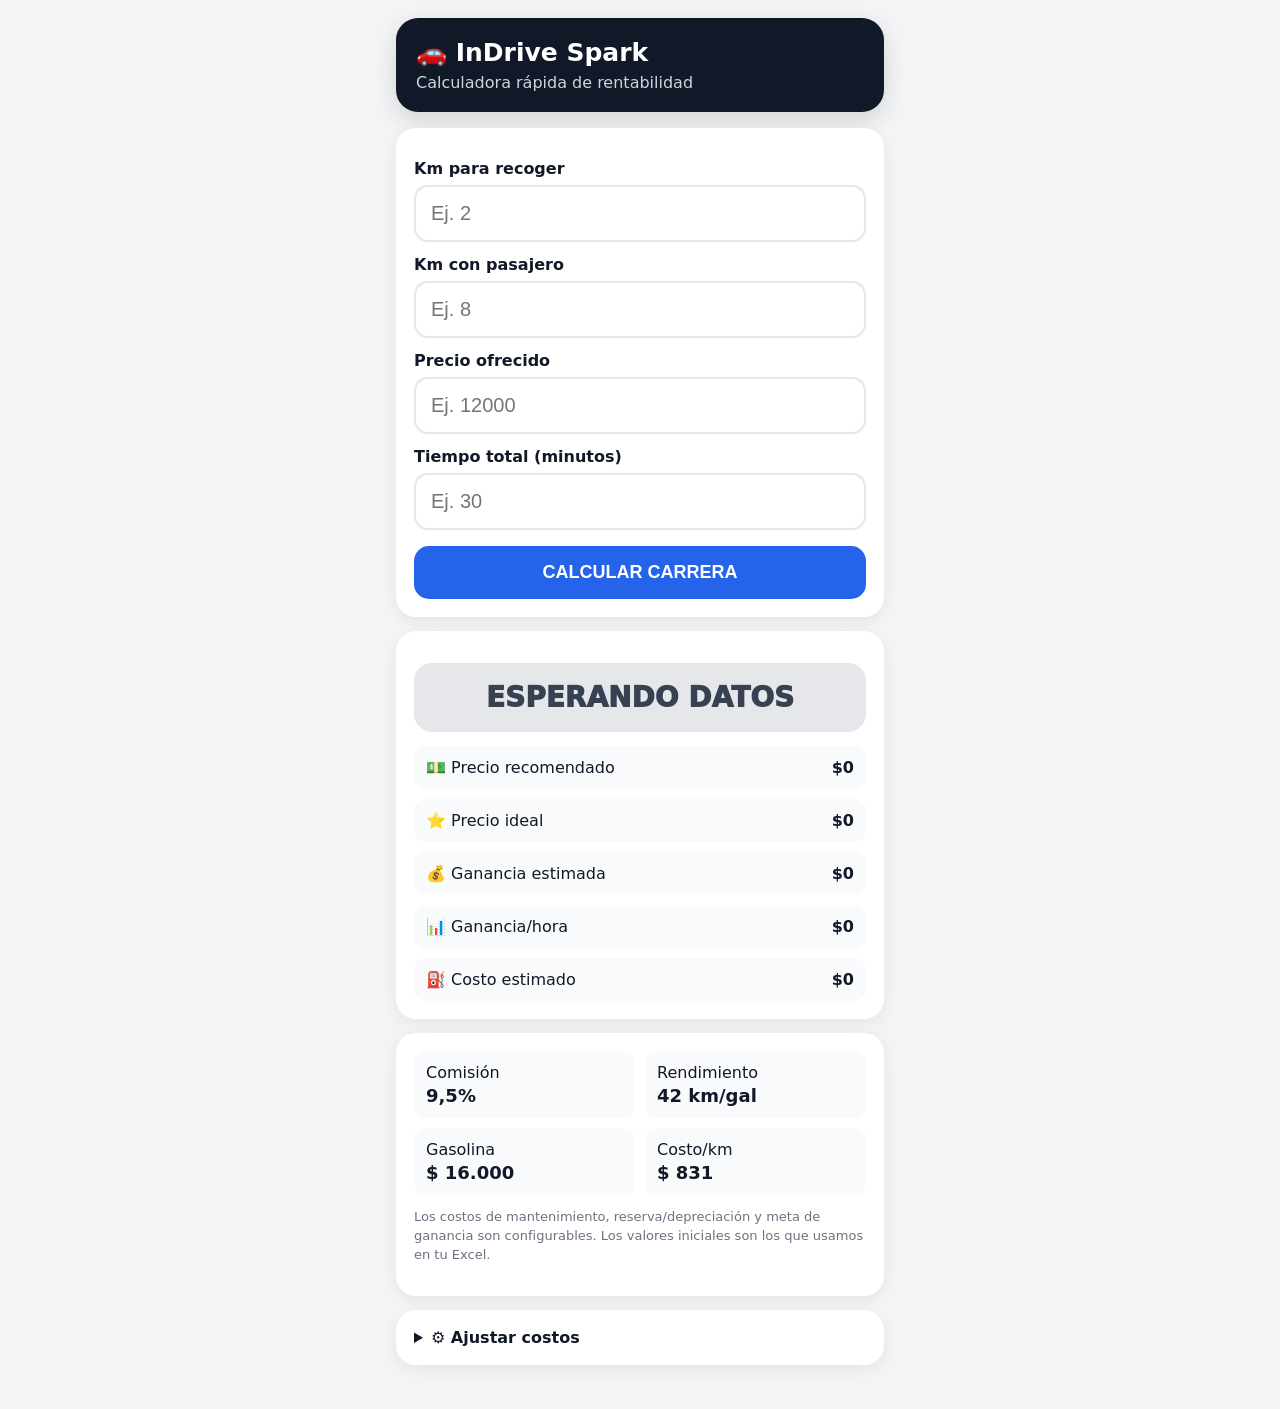
==== index.html @ 89643ac0 "Add files via upload" ====
<!DOCTYPE html>
<html lang="es">
<head>
<meta charset="UTF-8">
<meta name="viewport" content="width=device-width, initial-scale=1.0, viewport-fit=cover">
<meta name="theme-color" content="#111827">
<link rel="manifest" href="manifest.json">
<title>InDrive Spark</title>
<style>
:root{font-family:system-ui,-apple-system,Segoe UI,Roboto,sans-serif;color:#111827;background:#f3f4f6}
*{box-sizing:border-box}body{margin:0;min-height:100vh}
.app{max-width:520px;margin:auto;padding:18px 16px 30px}
header{background:#111827;color:#fff;border-radius:22px;padding:20px;margin-bottom:16px;box-shadow:0 8px 25px #0002}
h1{margin:0;font-size:25px}header p{margin:6px 0 0;color:#d1d5db}
.card{background:#fff;border-radius:20px;padding:18px;margin-bottom:14px;box-shadow:0 4px 16px #00000012}
label{display:block;font-weight:700;margin:13px 0 7px}
input{width:100%;font-size:20px;padding:15px;border:2px solid #e5e7eb;border-radius:14px;outline:none}
input:focus{border-color:#2563eb}
button{width:100%;border:0;border-radius:15px;padding:16px;font-size:18px;font-weight:800;background:#2563eb;color:#fff;margin-top:16px}
button.secondary{background:#e5e7eb;color:#111827}
.result{display:grid;gap:10px;margin-top:14px}
.row{display:flex;justify-content:space-between;gap:10px;padding:12px;border-radius:12px;background:#f9fafb}
.value{font-weight:900}
.decision{text-align:center;font-size:28px;font-weight:950;padding:18px;border-radius:18px;margin-top:14px}
.excelente{background:#bbf7d0;color:#166534}.buena{background:#dcfce7;color:#166534}.mala{background:#fecaca;color:#991b1b}.espera{background:#e5e7eb;color:#374151}
.small{font-size:13px;color:#6b7280;line-height:1.45}
details summary{font-weight:800;cursor:pointer}
.grid{display:grid;grid-template-columns:1fr 1fr;gap:10px}
.stat{background:#f9fafb;padding:12px;border-radius:12px}
.stat b{display:block;font-size:18px;margin-top:3px}
</style>
</head>
<body>
<div class="app">
<header>
<h1>🚗 InDrive Spark</h1>
<p>Calculadora rápida de rentabilidad</p>
</header>

<section class="card">
<label for="pickup">Km para recoger</label>
<input id="pickup" type="number" min="0" step="0.1" inputmode="decimal" placeholder="Ej. 2">

<label for="passenger">Km con pasajero</label>
<input id="passenger" type="number" min="0" step="0.1" inputmode="decimal" placeholder="Ej. 8">

<label for="offer">Precio ofrecido</label>
<input id="offer" type="number" min="0" step="100" inputmode="numeric" placeholder="Ej. 12000">

<label for="time">Tiempo total (minutos)</label>
<input id="time" type="number" min="1" step="1" inputmode="numeric" placeholder="Ej. 30">

<button onclick="calculate()">CALCULAR CARRERA</button>
</section>

<section class="card">
<div class="decision espera" id="decision">ESPERANDO DATOS</div>
<div class="result">
<div class="row"><span>💵 Precio recomendado</span><span class="value" id="recommended">$0</span></div>
<div class="row"><span>⭐ Precio ideal</span><span class="value" id="ideal">$0</span></div>
<div class="row"><span>💰 Ganancia estimada</span><span class="value" id="profit">$0</span></div>
<div class="row"><span>📊 Ganancia/hora</span><span class="value" id="hourly">$0</span></div>
<div class="row"><span>⛽ Costo estimado</span><span class="value" id="cost">$0</span></div>
</div>
</section>

<section class="card">
<div class="grid">
<div class="stat">Comisión<b>9,5%</b></div>
<div class="stat">Rendimiento<b>42 km/gal</b></div>
<div class="stat">Gasolina<b id="gas">$16.000</b></div>
<div class="stat">Costo/km<b id="costkm">$831</b></div>
</div>
<p class="small">Los costos de mantenimiento, reserva/depreciación y meta de ganancia son configurables. Los valores iniciales son los que usamos en tu Excel.</p>
</section>

<section class="card">
<details>
<summary>⚙️ Ajustar costos</summary>
<label>Gasolina por galón</label>
<input id="gasPrice" type="number" value="16000" inputmode="numeric">
<label>Km por galón</label>
<input id="kmGal" type="number" value="42" step="0.1" inputmode="decimal">
<label>Mantenimiento por km</label>
<input id="maintenance" type="number" value="300" inputmode="numeric">
<label>Reserva/depreciación por km</label>
<input id="depreciation" type="number" value="150" inputmode="numeric">
<label>Meta mínima neta por hora</label>
<input id="targetHour" type="number" value="15000" inputmode="numeric">
<button class="secondary" onclick="saveSettings()">GUARDAR CONFIGURACIÓN</button>
<p class="small">Los cambios quedan guardados en este celular.</p>
</details>
</section>
</div>

<script>
const COMMISSION=0.095;
function money(n){return new Intl.NumberFormat('es-CO',{style:'currency',currency:'COP',maximumFractionDigits:0}).format(Math.max(0,n))}
function val(id){return parseFloat(document.getElementById(id).value)||0}
function settings(){
 return {gas:val('gasPrice'),kmGal:val('kmGal'),mnt:val('maintenance'),dep:val('depreciation'),target:val('targetHour')}
}
function costKm(){
 const s=settings();
 return s.gas/s.kmGal+s.mnt+s.dep;
}
function updateStats(){
 document.getElementById('gas').textContent=money(val('gasPrice'));
 document.getElementById('costkm').textContent=money(costKm());
}
function calculate(){
 const pickup=val('pickup'), passenger=val('passenger'), offer=val('offer'), mins=val('time');
 const s=settings(), totalKm=pickup+passenger;
 if(!pickup && !passenger && !offer){return}
 const vehicleCost=totalKm*costKm();
 const timeCost=s.target*(totalKm/30);
 const recommended=Math.ceil(((vehicleCost+timeCost)/(1-COMMISSION)*1.15)/1000)*1000;
 const ideal=Math.ceil((recommended*1.20)/1000)*1000;
 const net=offer*(1-COMMISSION)-vehicleCost;
 const hourly=mins>0?net/(mins/60):0;
 let d='MALA', cls='mala';
 if(offer>=ideal){d='EXCELENTE';cls='excelente'}
 else if(offer>=recommended){d='BUENA';cls='buena'}
 document.getElementById('recommended').textContent=money(recommended);
 document.getElementById('ideal').textContent=money(ideal);
 document.getElementById('profit').textContent=money(net);
 document.getElementById('hourly').textContent=money(hourly);
 document.getElementById('cost').textContent=money(vehicleCost);
 const box=document.getElementById('decision'); box.textContent=d; box.className='decision '+cls;
 updateStats();
}
function saveSettings(){
 const s=settings(); localStorage.setItem('indriveSparkSettings',JSON.stringify(s)); updateStats(); calculate();
}
function loadSettings(){
 const s=JSON.parse(localStorage.getItem('indriveSparkSettings')||'null');
 if(!s)return;
 document.getElementById('gasPrice').value=s.gas;
 document.getElementById('kmGal').value=s.kmGal;
 document.getElementById('maintenance').value=s.mnt;
 document.getElementById('depreciation').value=s.dep;
 document.getElementById('targetHour').value=s.target;
}
loadSettings(); updateStats();
if('serviceWorker' in navigator){navigator.serviceWorker.register('sw.js').catch(()=>{});}
</script>
</body>
</html>
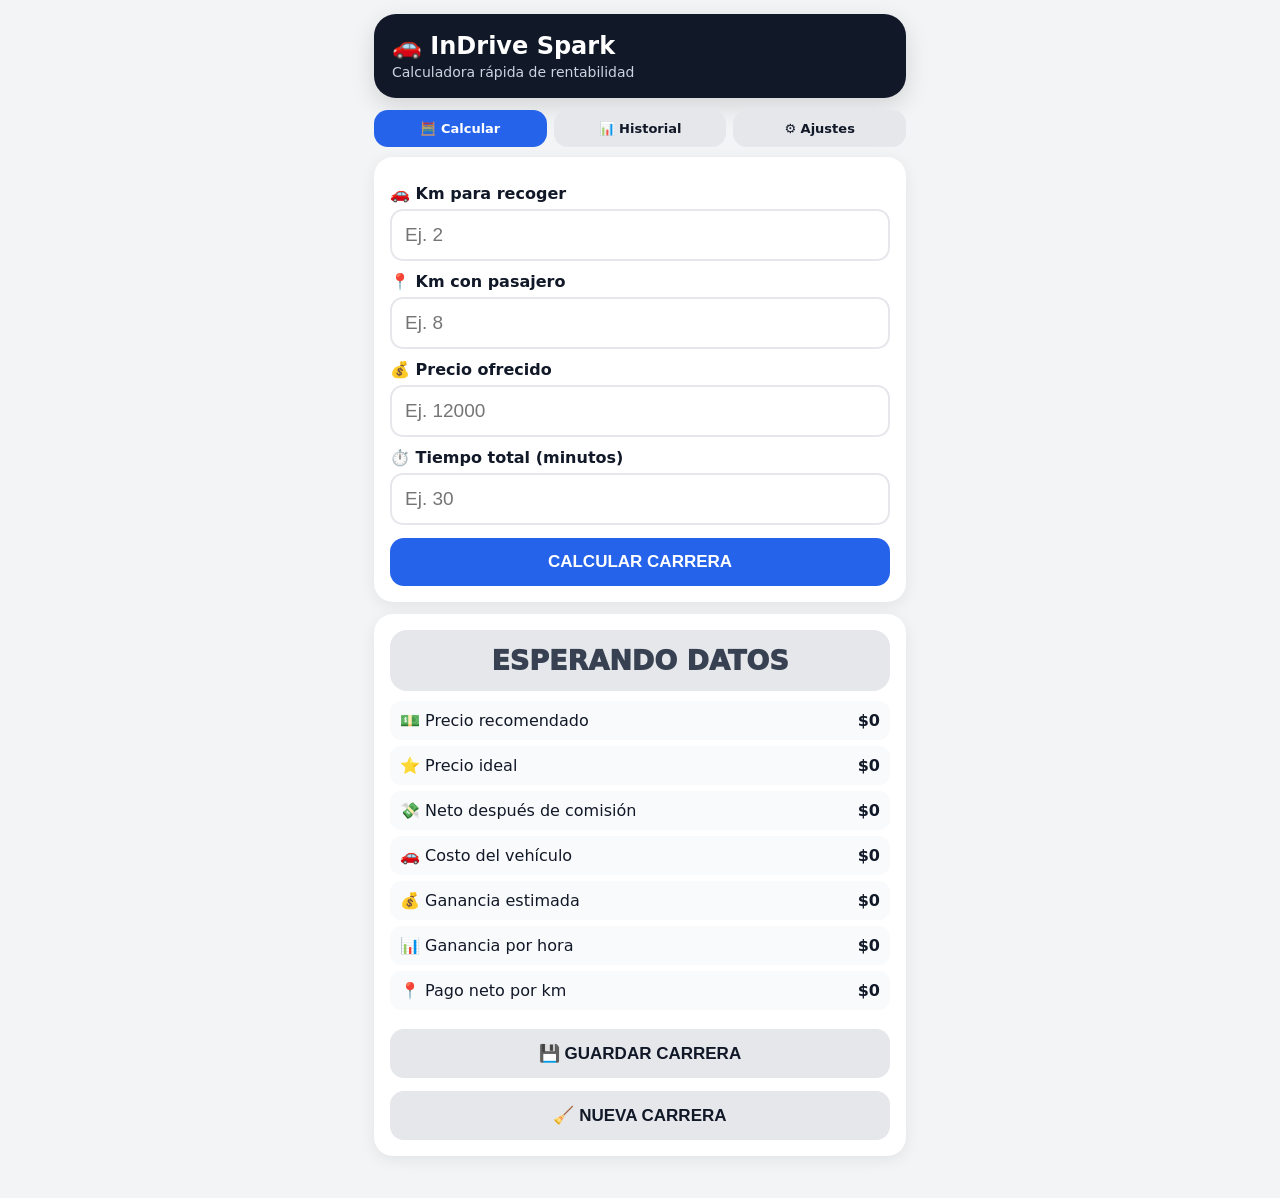
==== commit ae5ccd93: "Actualizar InDrive Spark a V3 Actualizar InDrive Spark a V3" ====
--- a/index.html
+++ b/index.html
@@ -1,148 +1,36 @@
-<!DOCTYPE html>
-<html lang="es">
-<head>
-<meta charset="UTF-8">
-<meta name="viewport" content="width=device-width, initial-scale=1.0, viewport-fit=cover">
-<meta name="theme-color" content="#111827">
-<link rel="manifest" href="manifest.json">
-<title>InDrive Spark</title>
-<style>
-:root{font-family:system-ui,-apple-system,Segoe UI,Roboto,sans-serif;color:#111827;background:#f3f4f6}
-*{box-sizing:border-box}body{margin:0;min-height:100vh}
-.app{max-width:520px;margin:auto;padding:18px 16px 30px}
-header{background:#111827;color:#fff;border-radius:22px;padding:20px;margin-bottom:16px;box-shadow:0 8px 25px #0002}
-h1{margin:0;font-size:25px}header p{margin:6px 0 0;color:#d1d5db}
-.card{background:#fff;border-radius:20px;padding:18px;margin-bottom:14px;box-shadow:0 4px 16px #00000012}
-label{display:block;font-weight:700;margin:13px 0 7px}
-input{width:100%;font-size:20px;padding:15px;border:2px solid #e5e7eb;border-radius:14px;outline:none}
-input:focus{border-color:#2563eb}
-button{width:100%;border:0;border-radius:15px;padding:16px;font-size:18px;font-weight:800;background:#2563eb;color:#fff;margin-top:16px}
-button.secondary{background:#e5e7eb;color:#111827}
-.result{display:grid;gap:10px;margin-top:14px}
-.row{display:flex;justify-content:space-between;gap:10px;padding:12px;border-radius:12px;background:#f9fafb}
-.value{font-weight:900}
-.decision{text-align:center;font-size:28px;font-weight:950;padding:18px;border-radius:18px;margin-top:14px}
-.excelente{background:#bbf7d0;color:#166534}.buena{background:#dcfce7;color:#166534}.mala{background:#fecaca;color:#991b1b}.espera{background:#e5e7eb;color:#374151}
-.small{font-size:13px;color:#6b7280;line-height:1.45}
-details summary{font-weight:800;cursor:pointer}
-.grid{display:grid;grid-template-columns:1fr 1fr;gap:10px}
-.stat{background:#f9fafb;padding:12px;border-radius:12px}
-.stat b{display:block;font-size:18px;margin-top:3px}
-</style>
-</head>
-<body>
-<div class="app">
-<header>
-<h1>🚗 InDrive Spark</h1>
-<p>Calculadora rápida de rentabilidad</p>
-</header>
+<!doctype html><html lang="es"><head><meta charset="utf-8"><meta name="viewport" content="width=device-width,initial-scale=1"><meta name="theme-color" content="#111827"><link rel="manifest" href="manifest.json"><link rel="stylesheet" href="style.css"><title>InDrive Spark</title></head><body><div class="app">
+<header><h1>🚗 InDrive Spark</h1><div class="sub">Calculadora rápida de rentabilidad</div></header>
+<nav><a class="active" href="index.html">🧮 Calcular</a><a href="historial.html">📊 Historial</a><a href="ajustes.html">⚙️ Ajustes</a></nav>
+<section class="card"><label>🚗 Km para recoger</label><input id="pickup" type="number" min="0" step="0.1" inputmode="decimal" placeholder="Ej. 2">
+<label>📍 Km con pasajero</label><input id="passenger" type="number" min="0" step="0.1" inputmode="decimal" placeholder="Ej. 8">
+<label>💰 Precio ofrecido</label><input id="offer" type="number" min="0" step="100" inputmode="numeric" placeholder="Ej. 12000">
+<label>⏱️ Tiempo total (minutos)</label><input id="time" type="number" min="1" step="1" inputmode="numeric" placeholder="Ej. 30">
+<button onclick="calculate()">CALCULAR CARRERA</button></section>
+<section class="card"><div id="decision" class="decision espera">ESPERANDO DATOS</div>
+<div class="row"><span>💵 Precio recomendado</span><span class="value" id="recommended">$0</span></div><div class="row"><span>⭐ Precio ideal</span><span class="value" id="ideal">$0</span></div>
+<div class="row"><span>💸 Neto después de comisión</span><span class="value" id="afterComm">$0</span></div><div class="row"><span>🚗 Costo del vehículo</span><span class="value" id="cost">$0</span></div>
+<div class="row"><span>💰 Ganancia estimada</span><span class="value" id="profit">$0</span></div><div class="row"><span>📊 Ganancia por hora</span><span class="value" id="hourly">$0</span></div>
+<div class="row"><span>📍 Pago neto por km</span><span class="value" id="netKm">$0</span></div>
+<button class="secondary" onclick="saveRace()">💾 GUARDAR CARRERA</button><button class="secondary" onclick="clearForm()">🧹 NUEVA CARRERA</button></section>
+<script>
+const KEY='indriveSparkV3Settings', HIST='indriveSparkV3History';
+function money(n){return new Intl.NumberFormat('es-CO',{style:'currency',currency:'COP',maximumFractionDigits:0}).format(Math.round(n||0))}
+function num(id){return parseFloat(document.getElementById(id).value)||0}
+function settings(){return JSON.parse(localStorage.getItem(KEY)||'{"commission":0.095,"gasPrice":16000,"kmGal":42,"maintenance":300,"depreciation":150,"targetHour":15000,"dailyGoal":100000}')}
+function kmCost(){const s=settings();return s.gasPrice/s.kmGal+s.maintenance+s.depreciation}
+function calculateRace(p,k,offer,mins){
+ const s=settings(), total=p+k, cost=total*kmCost(), timeCost=s.targetHour*(total/30);
+ const rec=Math.ceil(((cost+timeCost)/(1-s.commission)*1.15)/1000)*1000;
+ const ideal=Math.ceil(rec*1.2/1000)*1000, net=offer*(1-s.commission), profit=net-cost;
+ const hourly=mins>0?profit/(mins/60):0, netKm=total>0?net/total:0;
+ let d='MALA'; if(offer>=ideal)d='EXCELENTE'; else if(offer>=rec)d='BUENA';
+ return {p,k,total,offer,mins,cost,rec,ideal,net,profit,hourly,netKm,d,date:new Date().toISOString()};
+}
 
-<section class="card">
-<label for="pickup">Km para recoger</label>
-<input id="pickup" type="number" min="0" step="0.1" inputmode="decimal" placeholder="Ej. 2">
-
-<label for="passenger">Km con pasajero</label>
-<input id="passenger" type="number" min="0" step="0.1" inputmode="decimal" placeholder="Ej. 8">
-
-<label for="offer">Precio ofrecido</label>
-<input id="offer" type="number" min="0" step="100" inputmode="numeric" placeholder="Ej. 12000">
-
-<label for="time">Tiempo total (minutos)</label>
-<input id="time" type="number" min="1" step="1" inputmode="numeric" placeholder="Ej. 30">
-
-<button onclick="calculate()">CALCULAR CARRERA</button>
-</section>
-
-<section class="card">
-<div class="decision espera" id="decision">ESPERANDO DATOS</div>
-<div class="result">
-<div class="row"><span>💵 Precio recomendado</span><span class="value" id="recommended">$0</span></div>
-<div class="row"><span>⭐ Precio ideal</span><span class="value" id="ideal">$0</span></div>
-<div class="row"><span>💰 Ganancia estimada</span><span class="value" id="profit">$0</span></div>
-<div class="row"><span>📊 Ganancia/hora</span><span class="value" id="hourly">$0</span></div>
-<div class="row"><span>⛽ Costo estimado</span><span class="value" id="cost">$0</span></div>
-</div>
-</section>
-
-<section class="card">
-<div class="grid">
-<div class="stat">Comisión<b>9,5%</b></div>
-<div class="stat">Rendimiento<b>42 km/gal</b></div>
-<div class="stat">Gasolina<b id="gas">$16.000</b></div>
-<div class="stat">Costo/km<b id="costkm">$831</b></div>
-</div>
-<p class="small">Los costos de mantenimiento, reserva/depreciación y meta de ganancia son configurables. Los valores iniciales son los que usamos en tu Excel.</p>
-</section>
-
-<section class="card">
-<details>
-<summary>⚙️ Ajustar costos</summary>
-<label>Gasolina por galón</label>
-<input id="gasPrice" type="number" value="16000" inputmode="numeric">
-<label>Km por galón</label>
-<input id="kmGal" type="number" value="42" step="0.1" inputmode="decimal">
-<label>Mantenimiento por km</label>
-<input id="maintenance" type="number" value="300" inputmode="numeric">
-<label>Reserva/depreciación por km</label>
-<input id="depreciation" type="number" value="150" inputmode="numeric">
-<label>Meta mínima neta por hora</label>
-<input id="targetHour" type="number" value="15000" inputmode="numeric">
-<button class="secondary" onclick="saveSettings()">GUARDAR CONFIGURACIÓN</button>
-<p class="small">Los cambios quedan guardados en este celular.</p>
-</details>
-</section>
-</div>
-
-<script>
-const COMMISSION=0.095;
-function money(n){return new Intl.NumberFormat('es-CO',{style:'currency',currency:'COP',maximumFractionDigits:0}).format(Math.max(0,n))}
-function val(id){return parseFloat(document.getElementById(id).value)||0}
-function settings(){
- return {gas:val('gasPrice'),kmGal:val('kmGal'),mnt:val('maintenance'),dep:val('depreciation'),target:val('targetHour')}
-}
-function costKm(){
- const s=settings();
- return s.gas/s.kmGal+s.mnt+s.dep;
-}
-function updateStats(){
- document.getElementById('gas').textContent=money(val('gasPrice'));
- document.getElementById('costkm').textContent=money(costKm());
-}
-function calculate(){
- const pickup=val('pickup'), passenger=val('passenger'), offer=val('offer'), mins=val('time');
- const s=settings(), totalKm=pickup+passenger;
- if(!pickup && !passenger && !offer){return}
- const vehicleCost=totalKm*costKm();
- const timeCost=s.target*(totalKm/30);
- const recommended=Math.ceil(((vehicleCost+timeCost)/(1-COMMISSION)*1.15)/1000)*1000;
- const ideal=Math.ceil((recommended*1.20)/1000)*1000;
- const net=offer*(1-COMMISSION)-vehicleCost;
- const hourly=mins>0?net/(mins/60):0;
- let d='MALA', cls='mala';
- if(offer>=ideal){d='EXCELENTE';cls='excelente'}
- else if(offer>=recommended){d='BUENA';cls='buena'}
- document.getElementById('recommended').textContent=money(recommended);
- document.getElementById('ideal').textContent=money(ideal);
- document.getElementById('profit').textContent=money(net);
- document.getElementById('hourly').textContent=money(hourly);
- document.getElementById('cost').textContent=money(vehicleCost);
- const box=document.getElementById('decision'); box.textContent=d; box.className='decision '+cls;
- updateStats();
-}
-function saveSettings(){
- const s=settings(); localStorage.setItem('indriveSparkSettings',JSON.stringify(s)); updateStats(); calculate();
-}
-function loadSettings(){
- const s=JSON.parse(localStorage.getItem('indriveSparkSettings')||'null');
- if(!s)return;
- document.getElementById('gasPrice').value=s.gas;
- document.getElementById('kmGal').value=s.kmGal;
- document.getElementById('maintenance').value=s.mnt;
- document.getElementById('depreciation').value=s.dep;
- document.getElementById('targetHour').value=s.target;
-}
-loadSettings(); updateStats();
-if('serviceWorker' in navigator){navigator.serviceWorker.register('sw.js').catch(()=>{});}
-</script>
-</body>
-</html>+let last={};
+function calculate(){const r=calculateRace(num('pickup'),num('passenger'),num('offer'),num('time')); if(!r.total||!r.offer)return;last=r;
+recommended.textContent=money(r.rec);ideal.textContent=money(r.ideal);afterComm.textContent=money(r.net);cost.textContent=money(r.cost);profit.textContent=money(r.profit);hourly.textContent=money(r.hourly);netKm.textContent=money(r.netKm);
+decision.textContent=r.d;decision.className='decision '+(r.d==='EXCELENTE'?'excelente':r.d==='BUENA'?'buena':'mala');}
+function saveRace(){if(!last.total)calculate();if(!last.total)return;const h=JSON.parse(localStorage.getItem(HIST)||'[]');h.unshift(last);localStorage.setItem(HIST,JSON.stringify(h.slice(0,200)));alert('Carrera guardada.');clearForm();}
+function clearForm(){['pickup','passenger','offer'].forEach(id=>document.getElementById(id).value='');document.getElementById('time').value=30;['recommended','ideal','afterComm','cost','profit','hourly','netKm'].forEach(id=>document.getElementById(id).textContent='$0');decision.textContent='ESPERANDO DATOS';decision.className='decision espera';last={};}
+</script></div></body></html>
--- a/style.css
+++ b/style.css
@@ -0,0 +1,13 @@
+
+:root{font-family:system-ui,-apple-system,Segoe UI,Roboto,sans-serif;color:#111827;background:#f3f4f6}
+*{box-sizing:border-box}body{margin:0;min-height:100vh}.app{max-width:560px;margin:auto;padding:14px 14px 30px}
+header{background:#111827;color:#fff;border-radius:22px;padding:18px;margin-bottom:12px;box-shadow:0 8px 25px #0002}
+h1{margin:0;font-size:24px}.sub{margin:4px 0 0;color:#cbd5e1;font-size:14px}
+nav{display:grid;grid-template-columns:1fr 1fr 1fr;gap:7px;margin:10px 0}nav a{display:block;text-align:center;text-decoration:none;background:#e5e7eb;color:#111827;border-radius:14px;padding:11px 5px;font-size:13px;font-weight:800}nav a.active{background:#2563eb;color:#fff}
+.card{background:#fff;border-radius:19px;padding:16px;margin-bottom:12px;box-shadow:0 4px 16px #00000012}
+label{display:block;font-weight:750;margin:11px 0 6px}input{width:100%;font-size:19px;padding:13px;border:2px solid #e5e7eb;border-radius:13px;outline:none}input:focus{border-color:#2563eb}
+button{width:100%;border:0;border-radius:14px;padding:14px;font-size:17px;font-weight:850;background:#2563eb;color:#fff;margin-top:13px}button.secondary{background:#e5e7eb;color:#111827}
+.row{display:flex;justify-content:space-between;gap:8px;padding:10px;border-radius:11px;background:#f9fafb;margin:6px 0}.value{font-weight:900;text-align:right}
+.decision{text-align:center;font-size:27px;font-weight:950;padding:15px;border-radius:17px;margin-bottom:10px}.excelente{background:#bbf7d0;color:#166534}.buena{background:#dcfce7;color:#166534}.mala{background:#fecaca;color:#991b1b}.espera{background:#e5e7eb;color:#374151}
+.grid{display:grid;grid-template-columns:1fr 1fr;gap:9px}.stat{background:#f9fafb;padding:11px;border-radius:12px}.stat b{display:block;font-size:18px;margin-top:3px}.small{font-size:12px;color:#6b7280;line-height:1.4}
+.goalbar{height:14px;background:#e5e7eb;border-radius:20px;overflow:hidden}.goalfill{height:100%;width:0;background:#2563eb}.history{max-height:480px;overflow:auto}.hist{padding:11px;border:1px solid #e5e7eb;border-radius:12px;margin:7px 0}.hist b{display:block}.badge{display:inline-block;padding:3px 8px;border-radius:20px;font-size:12px;font-weight:800}.b-ex{background:#bbf7d0;color:#166534}.b-good{background:#dcfce7;color:#166534}.b-bad{background:#fecaca;color:#991b1b}
